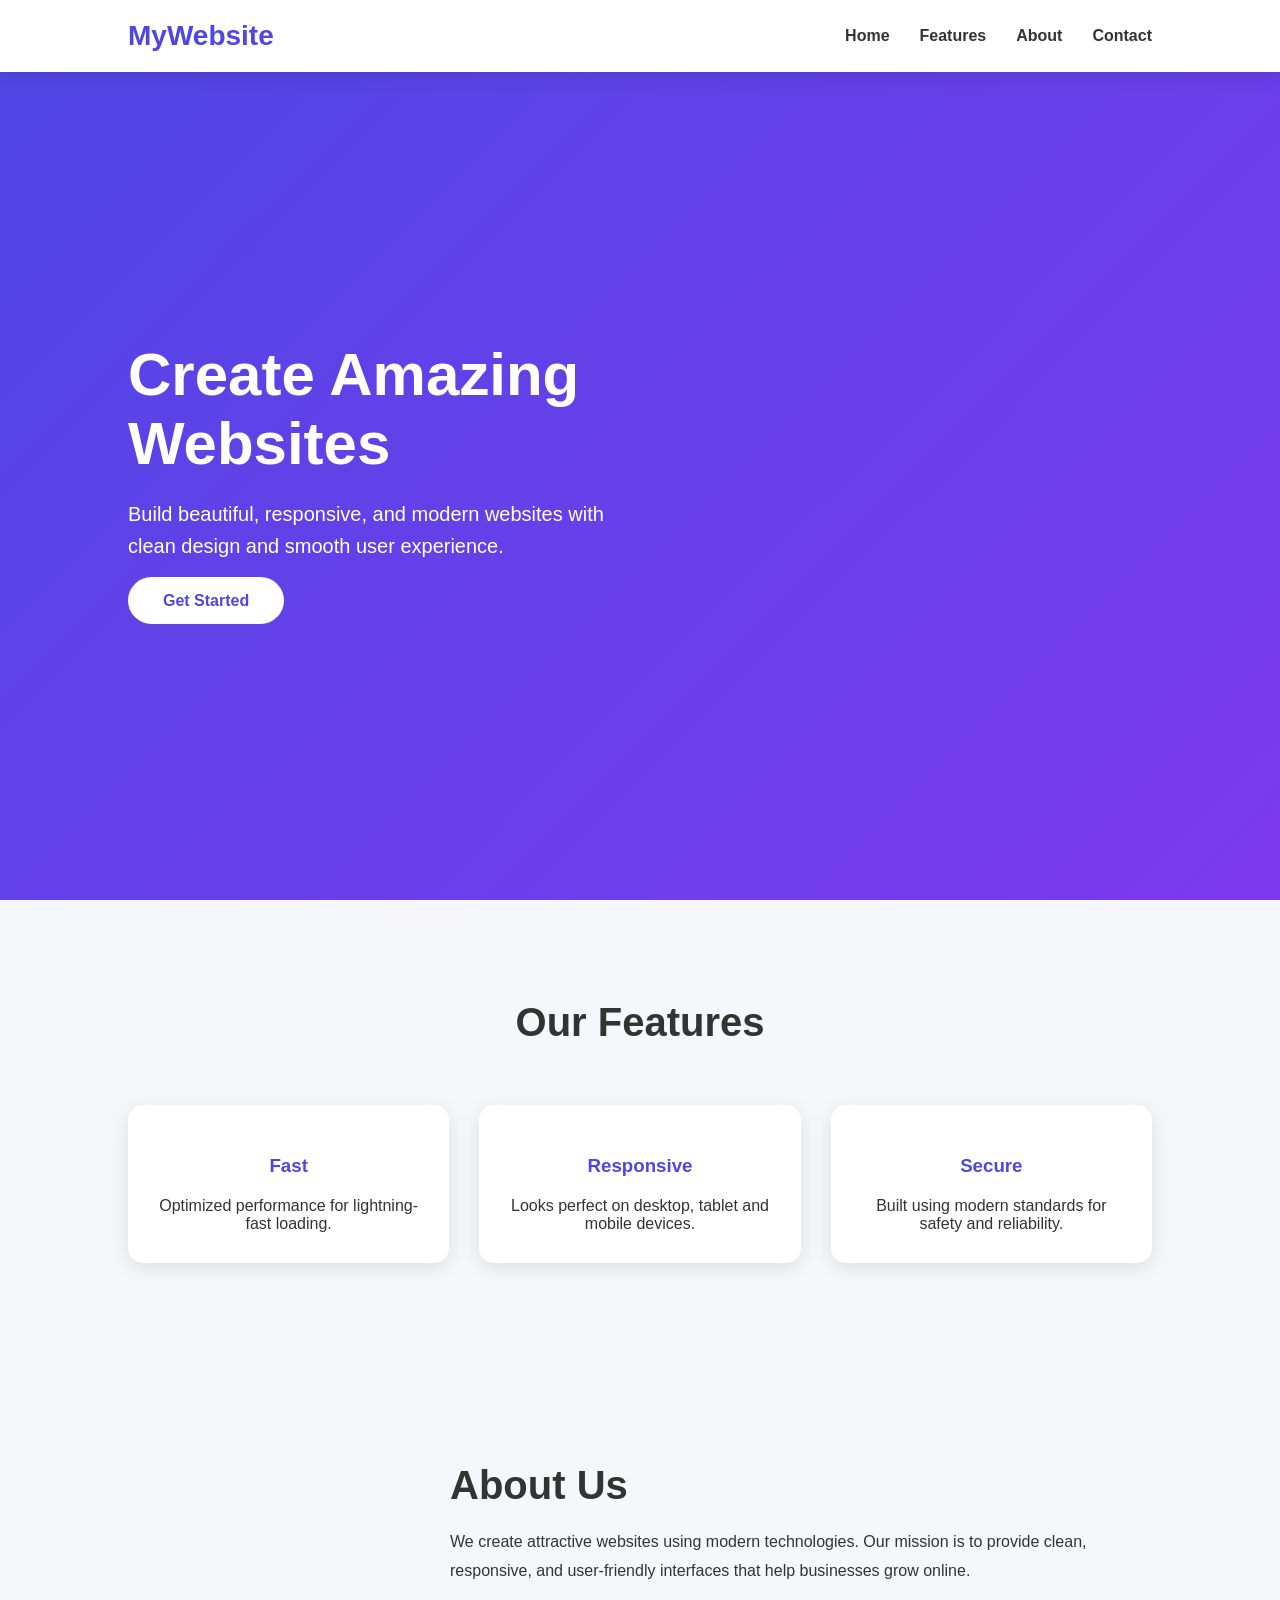
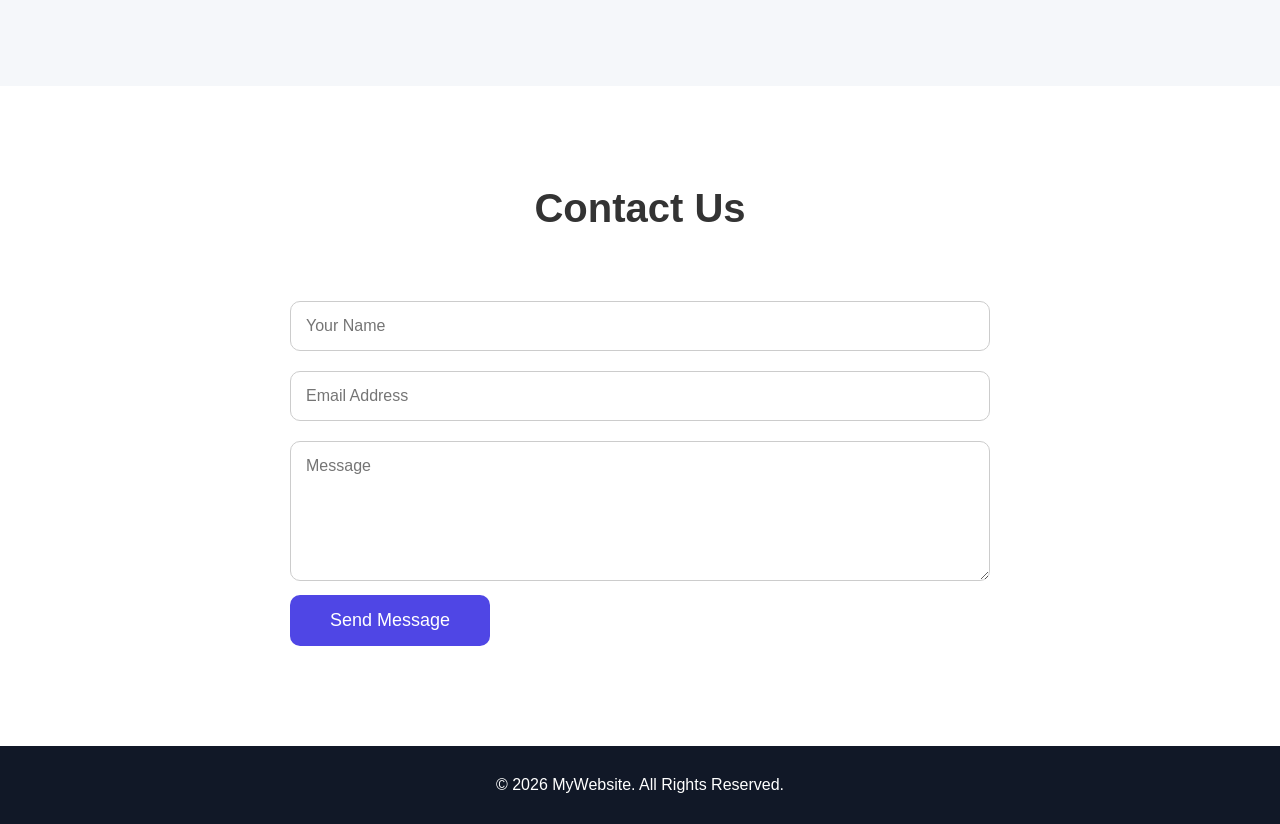
==== index2.html @ 14b9170b "Remove .env from repository" ====
<!DOCTYPE html>
<html lang="en">
<head>
<meta charset="UTF-8">
<meta name="viewport" content="width=device-width, initial-scale=1.0">
<title>Modern Landing Page</title>

<style>
*{
    margin:0;
    padding:0;
    box-sizing:border-box;
    font-family:Arial, Helvetica, sans-serif;
}

body{
    background:#f5f7fa;
    color:#333;
}

/* Navbar */

nav{
    display:flex;
    justify-content:space-between;
    align-items:center;
    padding:20px 10%;
    background:white;
    position:fixed;
    width:100%;
    top:0;
    box-shadow:0 5px 15px rgba(0,0,0,.1);
    z-index:1000;
}

.logo{
    font-size:28px;
    font-weight:bold;
    color:#4f46e5;
}

nav ul{
    display:flex;
    list-style:none;
}

nav ul li{
    margin-left:30px;
}

nav ul li a{
    text-decoration:none;
    color:#333;
    font-weight:bold;
    transition:.3s;
}

nav ul li a:hover{
    color:#4f46e5;
}

/* Hero */

.hero{
    display:flex;
    justify-content:space-between;
    align-items:center;
    padding:150px 10% 100px;
    min-height:100vh;
    background:linear-gradient(135deg,#4f46e5,#7c3aed);
    color:white;
}

.hero-text{
    width:50%;
}

.hero-text h1{
    font-size:60px;
    margin-bottom:20px;
}

.hero-text p{
    font-size:20px;
    margin-bottom:30px;
    line-height:1.6;
}

.btn{
    padding:15px 35px;
    background:white;
    color:#4f46e5;
    text-decoration:none;
    border-radius:30px;
    font-weight:bold;
    transition:.3s;
}

.btn:hover{
    background:#ddd;
}

.hero img{
    width:450px;
}

/* Features */

.features{
    padding:100px 10%;
}

.title{
    text-align:center;
    font-size:40px;
    margin-bottom:60px;
}

.cards{
    display:grid;
    grid-template-columns:repeat(auto-fit,minmax(280px,1fr));
    gap:30px;
}

.card{
    background:white;
    padding:30px;
    border-radius:15px;
    text-align:center;
    box-shadow:0 5px 20px rgba(0,0,0,.1);
    transition:.3s;
}

.card:hover{
    transform:translateY(-10px);
}

.card h3{
    margin:20px 0;
    color:#4f46e5;
}

/* About */

.about{
    padding:100px 10%;
    display:flex;
    align-items:center;
    gap:50px;
}

.about img{
    width:450px;
}

.about-text h2{
    font-size:40px;
    margin-bottom:20px;
}

.about-text p{
    line-height:1.8;
}

/* Contact */

.contact{
    padding:100px 10%;
    background:white;
}

.contact form{
    max-width:700px;
    margin:auto;
}

input,textarea{
    width:100%;
    padding:15px;
    margin:10px 0;
    border:1px solid #ccc;
    border-radius:10px;
    font-size:16px;
}

button{
    background:#4f46e5;
    color:white;
    border:none;
    padding:15px 40px;
    border-radius:10px;
    cursor:pointer;
    font-size:18px;
}

button:hover{
    background:#3729c4;
}

/* Footer */

footer{
    text-align:center;
    padding:30px;
    background:#111827;
    color:white;
}

/* Responsive */

@media(max-width:900px){

.hero{
flex-direction:column;
text-align:center;
}

.hero-text{
width:100%;
margin-bottom:50px;
}

.hero img{
width:100%;
max-width:400px;
}

.about{
flex-direction:column;
text-align:center;
}

.about img{
width:100%;
max-width:400px;
}

nav{
padding:20px;
}

nav ul{
display:none;
}

.hero-text h1{
font-size:40px;
}

}
</style>

</head>
<body>

<nav>

<div class="logo">MyWebsite</div>

<ul>
<li><a href="#">Home</a></li>
<li><a href="#">Features</a></li>
<li><a href="#">About</a></li>
<li><a href="#">Contact</a></li>
</ul>

</nav>

<section class="hero">

<div class="hero-text">

<h1>Create Amazing Websites</h1>

<p>
Build beautiful, responsive, and modern websites with clean design
and smooth user experience.
</p>

<a href="#" class="btn">Get Started</a>

</div>

<img src="https://images.unsplash.com/photo-1516321318423-f06f85e504b3?w=700" alt="">

</section>

<section class="features">

<h2 class="title">Our Features</h2>

<div class="cards">

<div class="card">
<h3>Fast</h3>
<p>
Optimized performance for lightning-fast loading.
</p>
</div>

<div class="card">
<h3>Responsive</h3>
<p>
Looks perfect on desktop, tablet and mobile devices.
</p>
</div>

<div class="card">
<h3>Secure</h3>
<p>
Built using modern standards for safety and reliability.
</p>
</div>

</div>

</section>

<section class="about">

<img src="https://images.unsplash.com/photo-1498050108023-c5249f4df085?w=700" alt="">

<div class="about-text">

<h2>About Us</h2>

<p>

We create attractive websites using modern technologies.
Our mission is to provide clean, responsive, and user-friendly
interfaces that help businesses grow online.

</p>

</div>

</section>

<section class="contact">

<h2 class="title">Contact Us</h2>

<form>

<input type="text" placeholder="Your Name">

<input type="email" placeholder="Email Address">

<textarea rows="6" placeholder="Message"></textarea>

<button>Send Message</button>

</form>

</section>

<footer>

<p>© 2026 MyWebsite. All Rights Reserved.</p>

</footer>

</body>
</html>
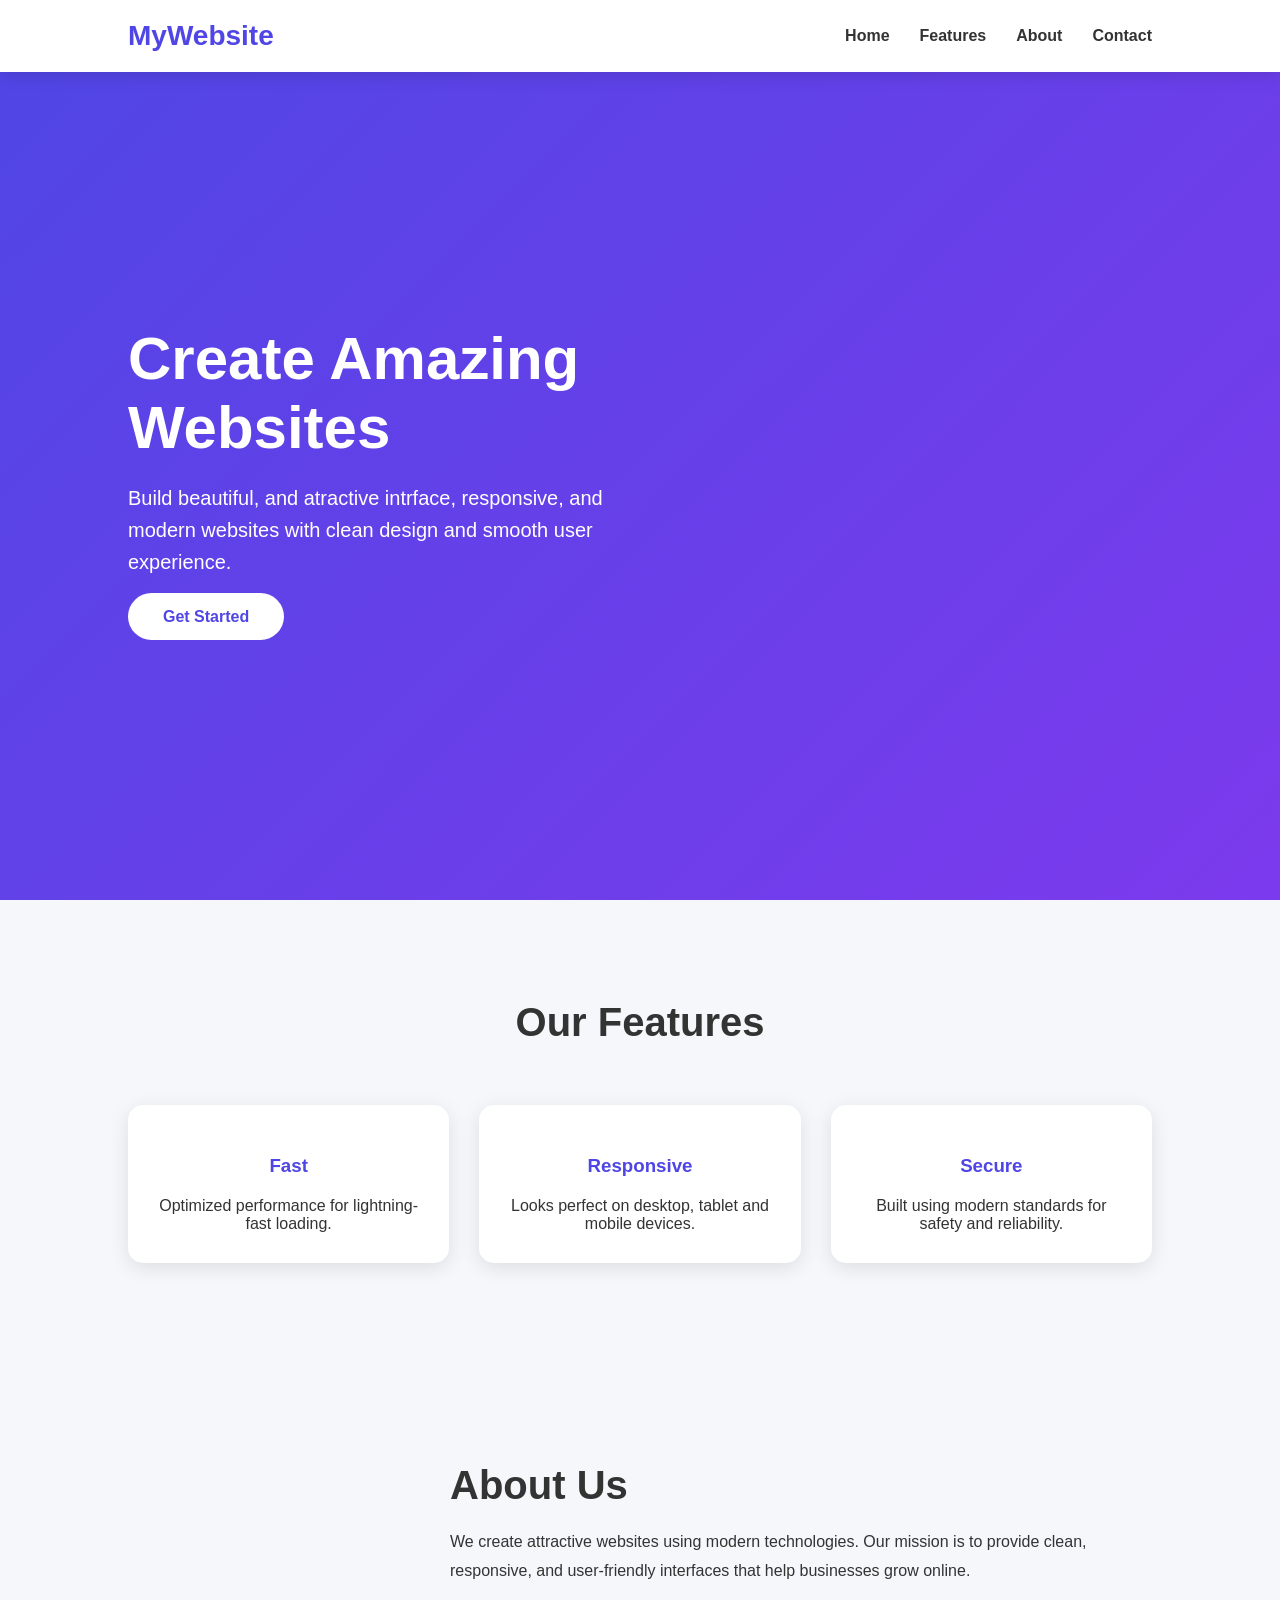
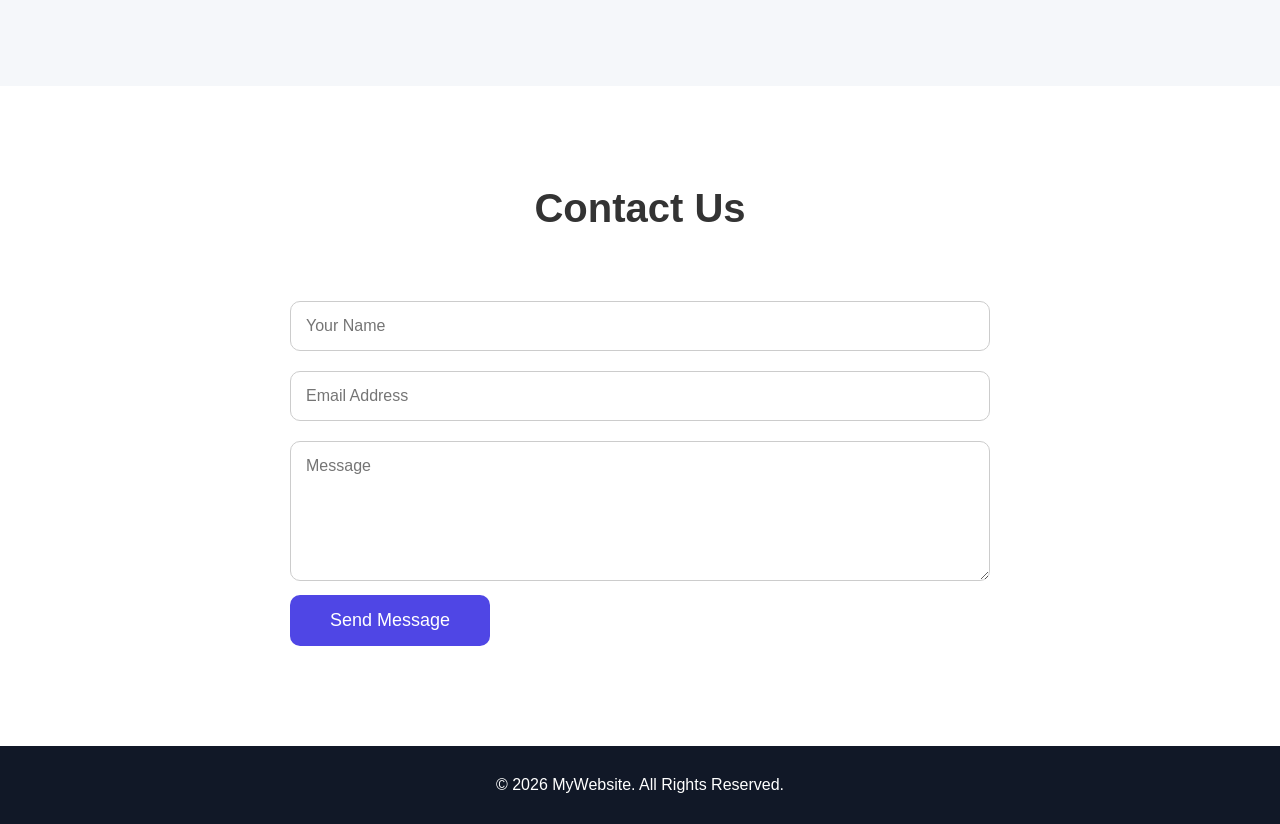
==== commit cef8037d: "Update index2.html" ====
--- a/index2.html
+++ b/index2.html
@@ -273,7 +273,7 @@
 <h1>Create Amazing Websites</h1>
 
 <p>
-Build beautiful, responsive, and modern websites with clean design
+Build beautiful, and atractive intrface, responsive, and modern websites with clean design
 and smooth user experience.
 </p>
 
@@ -361,4 +361,4 @@
 </footer>
 
 </body>
-</html>+</html>
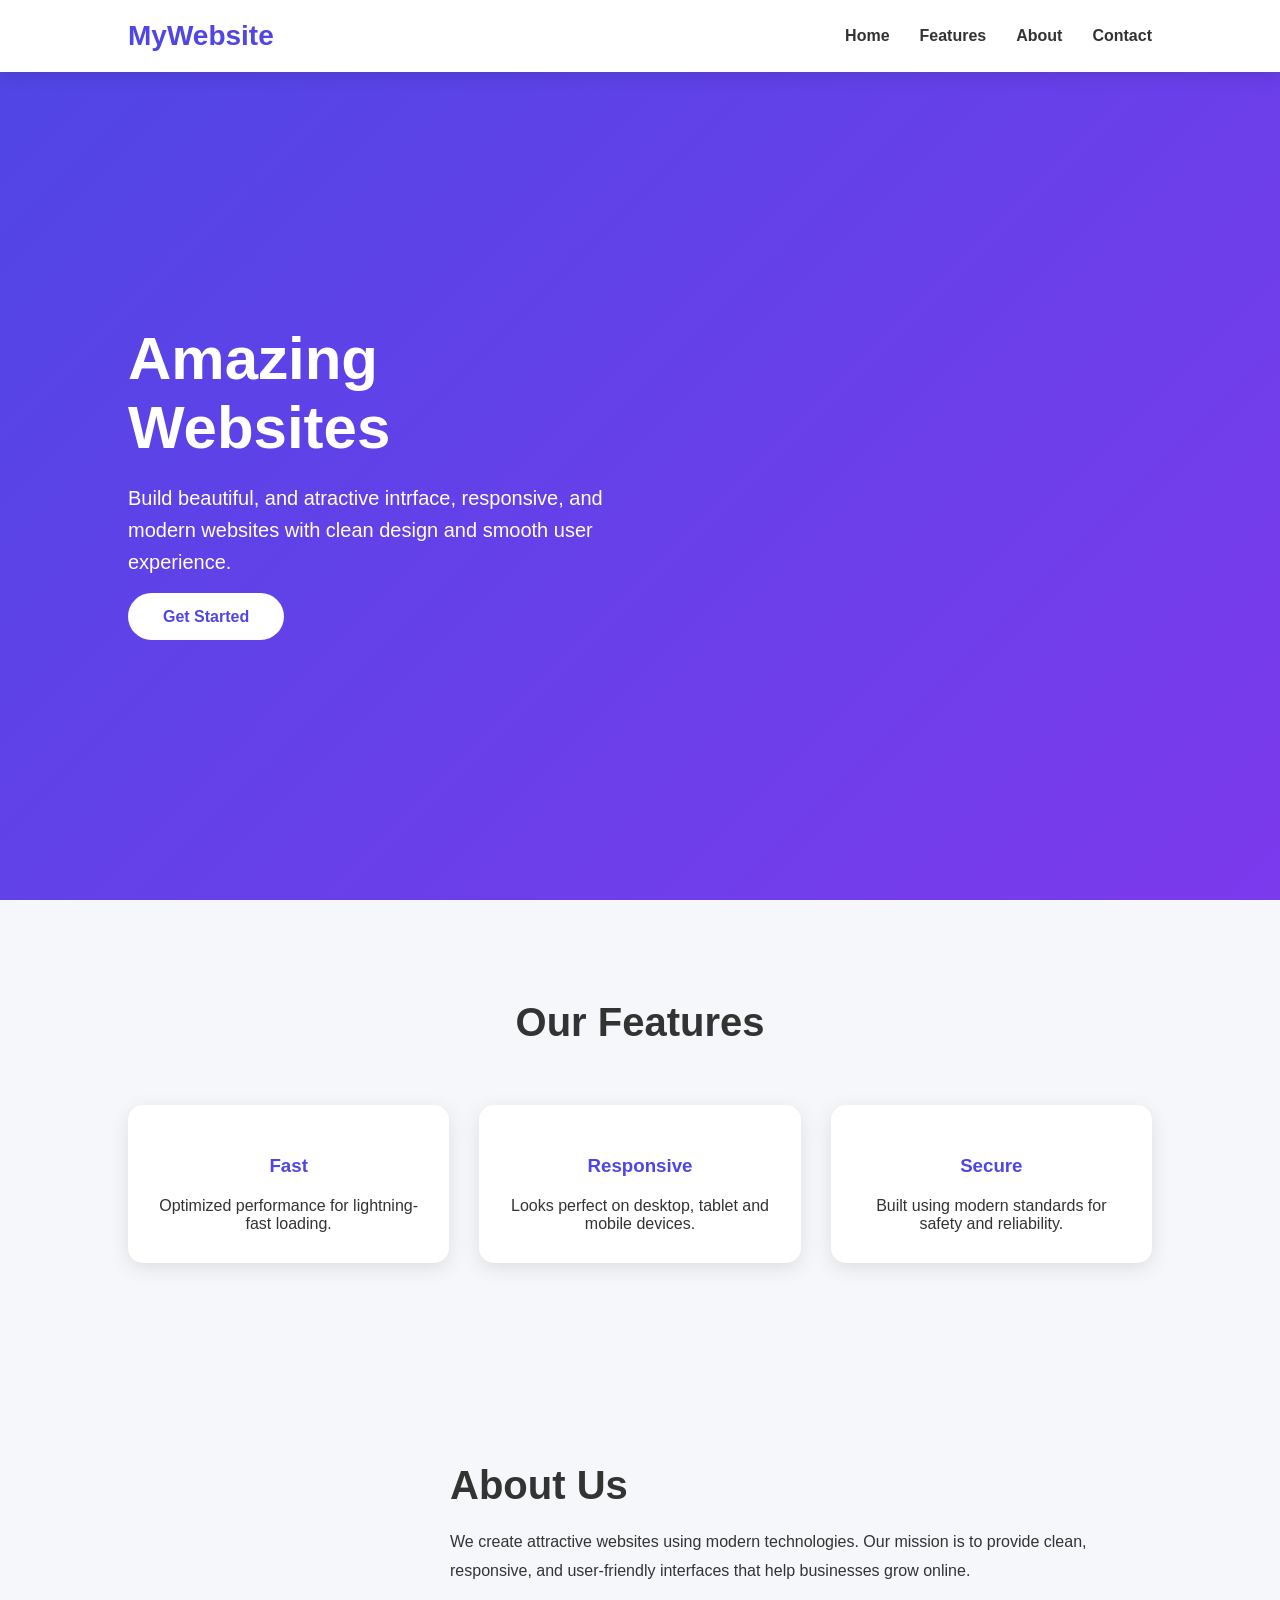
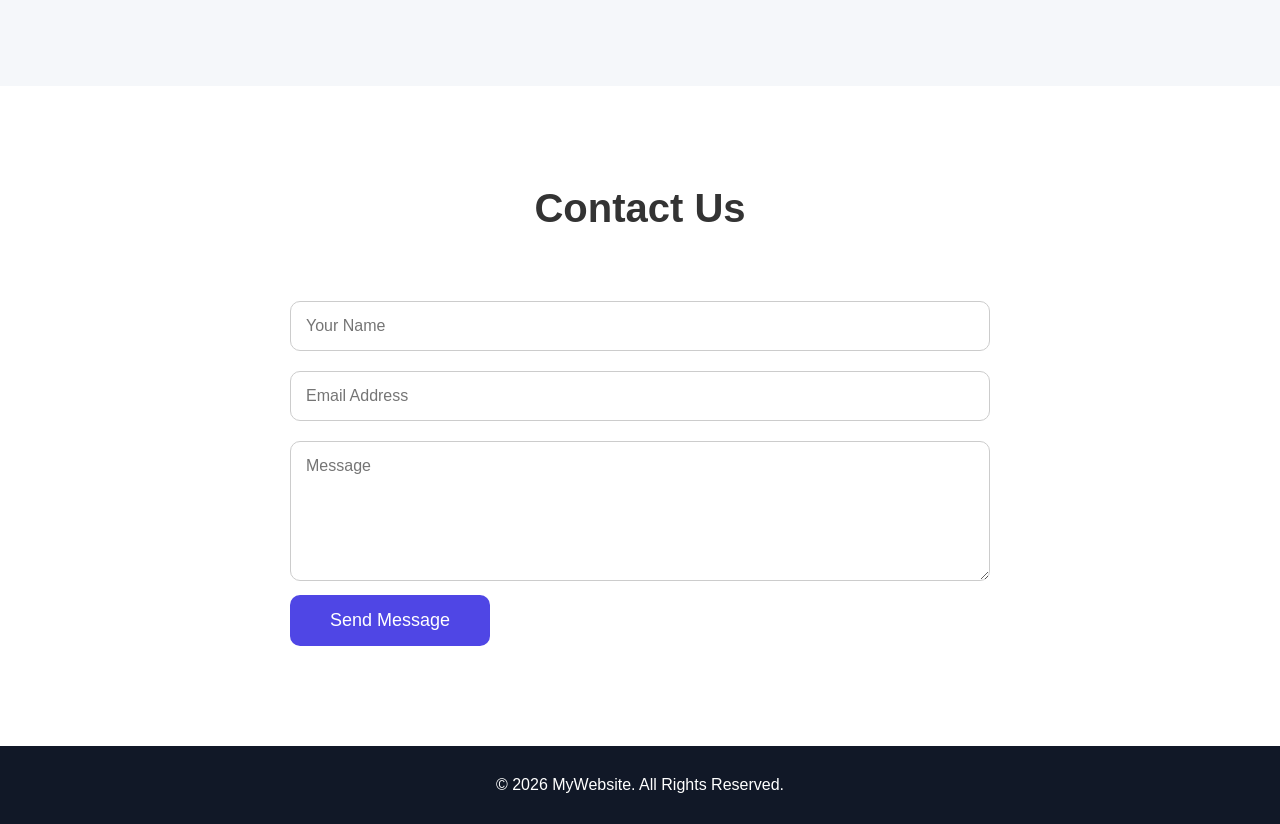
==== commit 5d3e1773: "Change heading and fix spelling errors Updated heading text and corrected spelling in the paragraph." ====
--- a/index2.html
+++ b/index2.html
@@ -270,7 +270,7 @@
 
 <div class="hero-text">
 
-<h1>Create Amazing Websites</h1>
+<h1>Amazing Websites</h1>
 
 <p>
 Build beautiful, and atractive intrface, responsive, and modern websites with clean design
